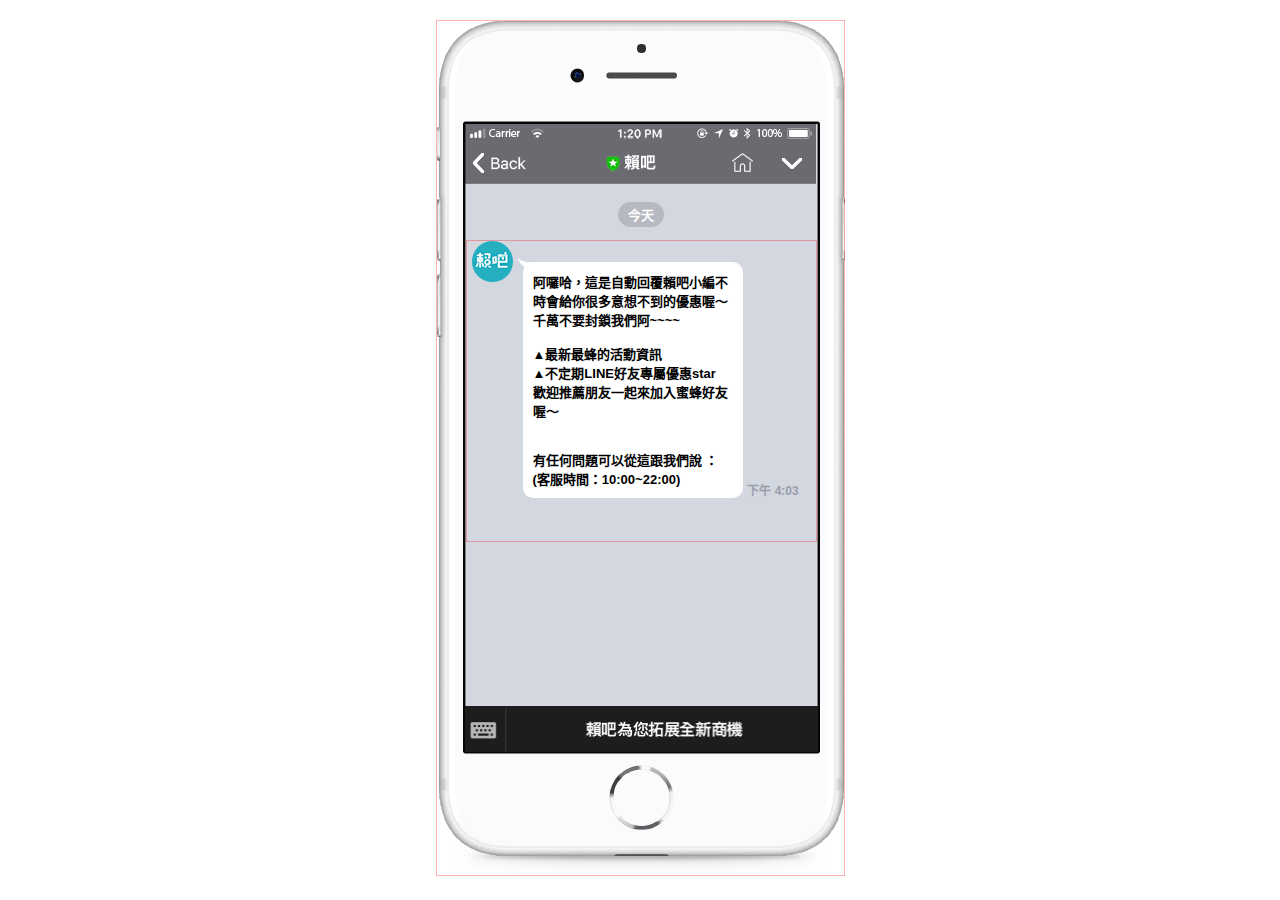
==== index.html @ d9ba8e10 "架構over+第一版一小部分" ====
<!DOCTYPE html>
<html lang="tw">
  <head>
    <meta http-equiv="Content-Language" content="zh-tw" />
    <meta http-equiv="Content-type" content="text/html; charset=utf-8" />
    <meta name="viewport" content="width=device-width, initial-scale=1, maximum-scale=1, user-scalable=no, minimal-ui" />

    <title></title>

    <link href="css/public.css" rel="stylesheet" type="text/css" />

    <script src="js/jquery_v1.10.2/jquery-1.10.2.min.js" language="javascript" type="text/javascript" ></script>
    <script src="js/public.js" language="javascript" type="text/javascript" ></script>

  </head>
  <body lang="zh-tw">
    
    <div id='phone'>
      <div class='top'><img src="img/top.png"></div>

      <div class='boxs'>  
        <div class='box'>
          <p>今天</p>

          <div class='type_boxs'>
            <div class='store'>
              <img class='icon' src="img/icon.png">
              <div class='talk'>
                阿囉哈，這是自動回覆賴吧小編不時會給你很多意想不到的優惠喔～ 千萬不要封鎖我們阿~~~~
                <br/><br/>
                ▲最新最蜂的活動資訊<br/>
                ▲不定期LINE好友專屬優惠star<br/>
                歡迎推薦朋友一起來加入蜜蜂好友喔～<br/>  
                <br/><br/>
                有任何問題可以從這跟我們說 ： (客服時間：10:00~22:00) 
              </div>
            </div>
          </div>
        </div>
      </div>

      <div class='bar'><img src="img/bar.png"></div>
    </div>

  </body>
</html>


<!-- <div class='iboxs'>
  <i class='right'>已讀</i>
  <i class='right'>下午4:13</i>
</div>
 -->
---- css/public.css ----
﻿*,*:after,*:before{vertical-align:top;-moz-box-sizing:border-box;-webkit-box-sizing:border-box;box-sizing:border-box;-moz-osx-font-smoothing:antialiased;-webkit-font-smoothing:antialiased;-moz-font-smoothing:antialiased;-ms-font-smoothing:antialiased;-o-font-smoothing:antialiased}*::-moz-selection,*:after::-moz-selection,*:before::-moz-selection{color:#fff;background-color:#96c8ff}*::selection,*:after::selection,*:before::selection{color:#fff;background-color:#96c8ff}html{min-height:100%}html body{display:inline-block;width:100%;min-height:100%;margin:0;padding:0;color:#5a5a5a;text-align:center;font-size:medium;font-family:Roboto, RobotoDraft, Helvetica, Arial, sans-serif, "微軟正黑體", "Microsoft JhengHei";-moz-osx-font-smoothing:antialiased;-webkit-font-smoothing:antialiased;-moz-font-smoothing:antialiased;-ms-font-smoothing:antialiased;-o-font-smoothing:antialiased}#phone{display:inline-block;position:relative;width:409px;height:856px;background-image:url(../img/phone.png);background-repeat:no-repeat;margin-top:20px;border:1px solid rgba(255,0,0,0.3)}#phone .boxs{display:inline-block;width:351px;height:627px;margin-left:2px;margin-top:103px;background-color:#d2d7e0;overflow:auto;-webkit-overflow-scrolling:touch}#phone .boxs::-webkit-scrollbar-thumb{background-color:transparent}#phone .boxs::-webkit-scrollbar{background-color:transparent;width:0}#phone .boxs .box{display:inline-block;width:100%;margin-top:65px}#phone .boxs .box p{display:inline-block;background-color:#b6b9c1;font-size:13px;font-weight:600;-moz-border-radius:15px;-webkit-border-radius:15px;border-radius:15px;padding:3px 10px;color:white}#phone .boxs .box .type_boxs{display:inline-block;width:100%;padding:0 5px;*zoom:1;border:1px solid rgba(255,0,0,0.3)}#phone .boxs .box .type_boxs:after{display:table;content:"";line-height:0;clear:both}#phone .boxs .box .type_boxs .store{display:inline-block;width:80%;float:left;height:300px}#phone .boxs .box .type_boxs .store .icon{display:inline-block;width:41px;height:41px;float:left}#phone .boxs .box .type_boxs .store .talk{display:inline-block;position:relative;width:calc(100% - 41px - 10px);-moz-border-radius:10px;-webkit-border-radius:10px;border-radius:10px;margin-left:10px;margin-top:calc(41px / 2);padding:10px;background-color:white;font-size:13px;color:black;font-weight:600;text-align:left}#phone .boxs .box .type_boxs .store .talk:before{display:inline-block;content:'';width:14px;height:11px;position:absolute;top:-4px;left:-5px;background-image:url(../img/talk.png)}#phone .boxs .box .type_boxs .store .talk:after{display:inline-block;position:absolute;bottom:0;right:-56px;content:'下午 4:03';font-size:12px;color:#9a9ea8;font-weight:600}#phone .top{display:inline-block;width:351px;height:60px;position:absolute;top:103px;left:calc(50% - 175px)}#phone .top img{display:inline-block;max-width:100%}#phone .bar{display:inline-block;width:356px;position:absolute;bottom:123px;left:calc(50% - 177px)}#phone .bar img{display:inline-block;width:100%;max-width:353px}.iboxs{display:inline-block;width:50%}.iboxs i{display:block;width:100%;font-style:normal;font-size:13px;color:#9a9ea8;font-weight:600;margin-bottom:-3px}.iboxs i.left{text-align:left}.iboxs i.right{text-align:right}
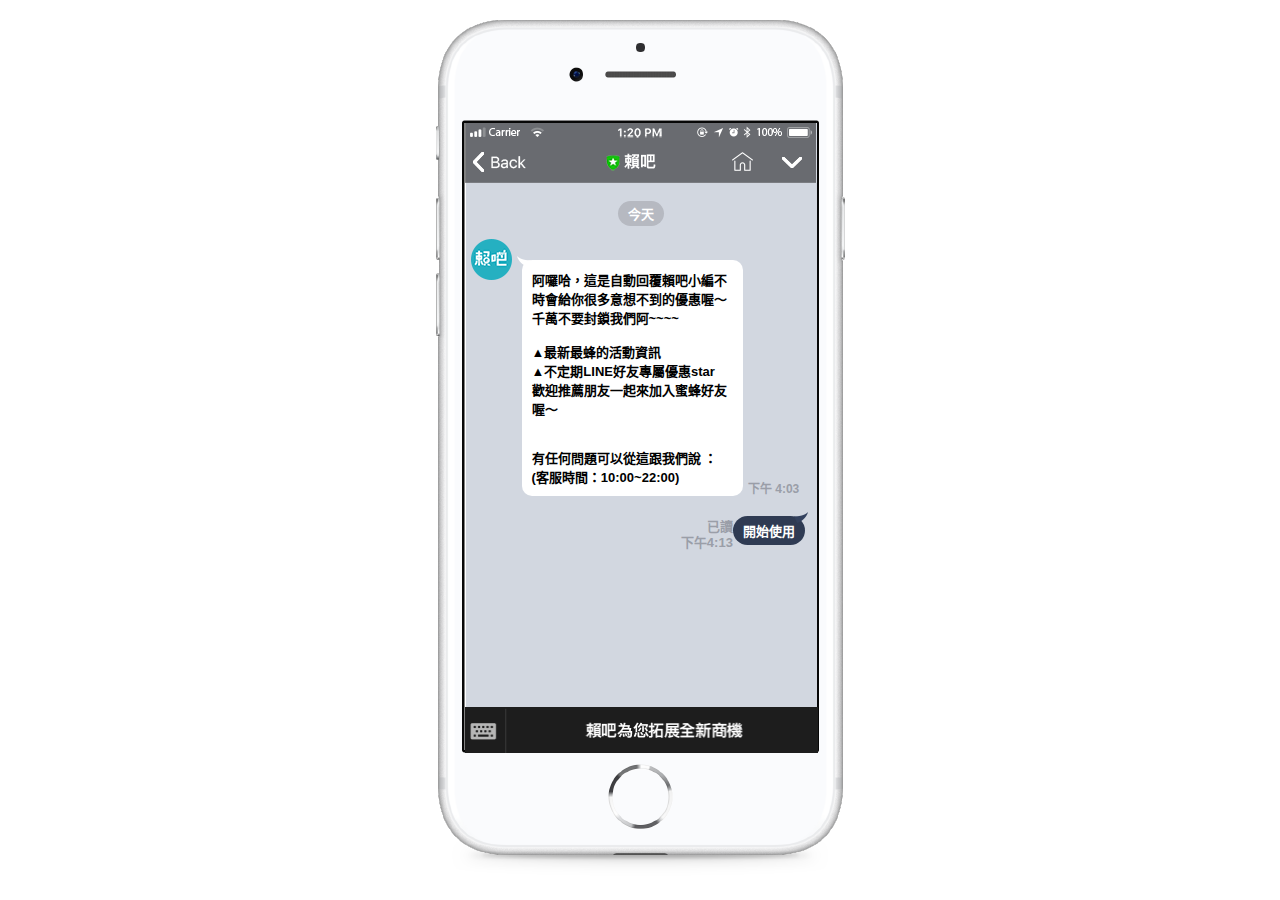
==== commit 255ac461: "Minify js、html, fix gh-pages path bug." ====
--- a/index.html
+++ b/index.html
@@ -1,53 +1 @@
-<!DOCTYPE html>
-<html lang="tw">
-  <head>
-    <meta http-equiv="Content-Language" content="zh-tw" />
-    <meta http-equiv="Content-type" content="text/html; charset=utf-8" />
-    <meta name="viewport" content="width=device-width, initial-scale=1, maximum-scale=1, user-scalable=no, minimal-ui" />
-
-    <title></title>
-
-    <link href="css/public.css" rel="stylesheet" type="text/css" />
-
-    <script src="js/jquery_v1.10.2/jquery-1.10.2.min.js" language="javascript" type="text/javascript" ></script>
-    <script src="js/public.js" language="javascript" type="text/javascript" ></script>
-
-  </head>
-  <body lang="zh-tw">
-    
-    <div id='phone'>
-      <div class='top'><img src="img/top.png"></div>
-
-      <div class='boxs'>  
-        <div class='box'>
-          <p>今天</p>
-
-          <div class='type_boxs'>
-            <div class='store'>
-              <img class='icon' src="img/icon.png">
-              <div class='talk'>
-                阿囉哈，這是自動回覆賴吧小編不時會給你很多意想不到的優惠喔～ 千萬不要封鎖我們阿~~~~
-                <br/><br/>
-                ▲最新最蜂的活動資訊<br/>
-                ▲不定期LINE好友專屬優惠star<br/>
-                歡迎推薦朋友一起來加入蜜蜂好友喔～<br/>  
-                <br/><br/>
-                有任何問題可以從這跟我們說 ： (客服時間：10:00~22:00) 
-              </div>
-            </div>
-          </div>
-        </div>
-      </div>
-
-      <div class='bar'><img src="img/bar.png"></div>
-    </div>
-
-  </body>
-</html>
-
-
-<!-- <div class='iboxs'>
-  <i class='right'>已讀</i>
-  <i class='right'>下午4:13</i>
-</div>
- -->+<!DOCTYPE html><html lang="tw"><head><meta http-equiv="Content-Language" content="zh-tw"><meta http-equiv="Content-type" content="text/html; charset=utf-8"><meta name="viewport" content="width=device-width,initial-scale=1,maximum-scale=1,user-scalable=no,minimal-ui"><title></title><link href="css/public.css" rel="stylesheet" type="text/css"><script src="js/jquery_v1.10.2/jquery-1.10.2.min.js" language="javascript" type="text/javascript"></script><script src="js/public.js" language="javascript" type="text/javascript"></script></head><body lang="zh-tw"><div id="phone"><div class="top"><img src="img/top.png"></div><div class="boxs"><div class="box"><p>今天</p><div class="type_boxs"><div class="store"><img class="icon" src="img/icon.png"><div class="talk">阿囉哈，這是自動回覆賴吧小編不時會給你很多意想不到的優惠喔～ 千萬不要封鎖我們阿~~~~<br><br>▲最新最蜂的活動資訊<br>▲不定期LINE好友專屬優惠star<br>歡迎推薦朋友一起來加入蜜蜂好友喔～<br><br><br>有任何問題可以從這跟我們說 ： (客服時間：10:00~22:00)</div></div><div class="user"><div class="iboxs"><i class="right">已讀</i> <i class="right">下午4:13</i></div><div class="answer">開始使用</div></div></div></div></div><div class="bar"><img src="img/bar.png"></div></div></body></html>--- a/css/public.css
+++ b/css/public.css
@@ -1 +1 @@
-﻿*,*:after,*:before{vertical-align:top;-moz-box-sizing:border-box;-webkit-box-sizing:border-box;box-sizing:border-box;-moz-osx-font-smoothing:antialiased;-webkit-font-smoothing:antialiased;-moz-font-smoothing:antialiased;-ms-font-smoothing:antialiased;-o-font-smoothing:antialiased}*::-moz-selection,*:after::-moz-selection,*:before::-moz-selection{color:#fff;background-color:#96c8ff}*::selection,*:after::selection,*:before::selection{color:#fff;background-color:#96c8ff}html{min-height:100%}html body{display:inline-block;width:100%;min-height:100%;margin:0;padding:0;color:#5a5a5a;text-align:center;font-size:medium;font-family:Roboto, RobotoDraft, Helvetica, Arial, sans-serif, "微軟正黑體", "Microsoft JhengHei";-moz-osx-font-smoothing:antialiased;-webkit-font-smoothing:antialiased;-moz-font-smoothing:antialiased;-ms-font-smoothing:antialiased;-o-font-smoothing:antialiased}#phone{display:inline-block;position:relative;width:409px;height:856px;background-image:url(../img/phone.png);background-repeat:no-repeat;margin-top:20px;border:1px solid rgba(255,0,0,0.3)}#phone .boxs{display:inline-block;width:351px;height:627px;margin-left:2px;margin-top:103px;background-color:#d2d7e0;overflow:auto;-webkit-overflow-scrolling:touch}#phone .boxs::-webkit-scrollbar-thumb{background-color:transparent}#phone .boxs::-webkit-scrollbar{background-color:transparent;width:0}#phone .boxs .box{display:inline-block;width:100%;margin-top:65px}#phone .boxs .box p{display:inline-block;background-color:#b6b9c1;font-size:13px;font-weight:600;-moz-border-radius:15px;-webkit-border-radius:15px;border-radius:15px;padding:3px 10px;color:white}#phone .boxs .box .type_boxs{display:inline-block;width:100%;padding:0 5px;*zoom:1;border:1px solid rgba(255,0,0,0.3)}#phone .boxs .box .type_boxs:after{display:table;content:"";line-height:0;clear:both}#phone .boxs .box .type_boxs .store{display:inline-block;width:80%;float:left;height:300px}#phone .boxs .box .type_boxs .store .icon{display:inline-block;width:41px;height:41px;float:left}#phone .boxs .box .type_boxs .store .talk{display:inline-block;position:relative;width:calc(100% - 41px - 10px);-moz-border-radius:10px;-webkit-border-radius:10px;border-radius:10px;margin-left:10px;margin-top:calc(41px / 2);padding:10px;background-color:white;font-size:13px;color:black;font-weight:600;text-align:left}#phone .boxs .box .type_boxs .store .talk:before{display:inline-block;content:'';width:14px;height:11px;position:absolute;top:-4px;left:-5px;background-image:url(../img/talk.png)}#phone .boxs .box .type_boxs .store .talk:after{display:inline-block;position:absolute;bottom:0;right:-56px;content:'下午 4:03';font-size:12px;color:#9a9ea8;font-weight:600}#phone .top{display:inline-block;width:351px;height:60px;position:absolute;top:103px;left:calc(50% - 175px)}#phone .top img{display:inline-block;max-width:100%}#phone .bar{display:inline-block;width:356px;position:absolute;bottom:123px;left:calc(50% - 177px)}#phone .bar img{display:inline-block;width:100%;max-width:353px}.iboxs{display:inline-block;width:50%}.iboxs i{display:block;width:100%;font-style:normal;font-size:13px;color:#9a9ea8;font-weight:600;margin-bottom:-3px}.iboxs i.left{text-align:left}.iboxs i.right{text-align:right}
+﻿*,*:after,*:before{vertical-align:top;-moz-box-sizing:border-box;-webkit-box-sizing:border-box;box-sizing:border-box;-moz-osx-font-smoothing:antialiased;-webkit-font-smoothing:antialiased;-moz-font-smoothing:antialiased;-ms-font-smoothing:antialiased;-o-font-smoothing:antialiased}*::-moz-selection,*:after::-moz-selection,*:before::-moz-selection{color:#fff;background-color:#96c8ff}*::selection,*:after::selection,*:before::selection{color:#fff;background-color:#96c8ff}html{min-height:100%}html body{display:inline-block;width:100%;min-height:100%;margin:0;padding:0;color:#5a5a5a;text-align:center;font-size:medium;font-family:Roboto, RobotoDraft, Helvetica, Arial, sans-serif, "微軟正黑體", "Microsoft JhengHei";-moz-osx-font-smoothing:antialiased;-webkit-font-smoothing:antialiased;-moz-font-smoothing:antialiased;-ms-font-smoothing:antialiased;-o-font-smoothing:antialiased}#phone{display:inline-block;position:relative;width:409px;height:856px;background-image:url(../img/phone.png);background-repeat:no-repeat;margin-top:20px}#phone .boxs{display:inline-block;width:351px;height:627px;margin-left:2px;margin-top:103px;background-color:#d2d7e0;overflow:auto;-webkit-overflow-scrolling:touch}#phone .boxs::-webkit-scrollbar-thumb{background-color:transparent}#phone .boxs::-webkit-scrollbar{background-color:transparent;width:0}#phone .boxs .box{display:inline-block;width:100%;margin-top:65px}#phone .boxs .box p{display:inline-block;background-color:#b6b9c1;font-size:13px;font-weight:600;-moz-border-radius:15px;-webkit-border-radius:15px;border-radius:15px;padding:3px 10px;color:white}#phone .boxs .box .type_boxs{display:inline-block;width:100%;padding:0 5px;*zoom:1}#phone .boxs .box .type_boxs:after{display:table;content:"";line-height:0;clear:both}#phone .boxs .box .type_boxs .store{display:inline-block;width:80%;float:left}#phone .boxs .box .type_boxs .store .icon{display:inline-block;width:41px;height:41px;float:left}#phone .boxs .box .type_boxs .store .talk{display:inline-block;position:relative;width:calc(100% - 41px - 10px);-moz-border-radius:10px;-webkit-border-radius:10px;border-radius:10px;margin-left:10px;margin-top:calc(41px / 2);padding:10px;background-color:white;font-size:13px;color:black;font-weight:600;text-align:left}#phone .boxs .box .type_boxs .store .talk:before{display:inline-block;content:'';width:14px;height:11px;position:absolute;top:-4px;left:-5px;background-image:url(../img/talk.png)}#phone .boxs .box .type_boxs .store .talk:after{display:inline-block;position:absolute;bottom:0;right:-56px;content:'下午 4:03';font-size:12px;color:#9a9ea8;font-weight:600}#phone .boxs .box .type_boxs .user{display:inline-block;width:50%;float:right;margin-top:20px}#phone .boxs .box .type_boxs .user.u5{margin-top:5px}#phone .boxs .box .type_boxs .user .answer{display:inline-block;position:relative;font-size:13px;color:white;font-weight:600;-moz-border-radius:15px;-webkit-border-radius:15px;border-radius:15px;padding:5px 10px;background-color:#2f3b53}#phone .boxs .box .type_boxs .user .answer:before{display:inline-block;content:'';width:14px;height:11px;position:absolute;top:-4px;right:-3px;background-image:url(../img/talk_b.png)}#phone .boxs .box .type_boxs .pic{display:inline-block;width:100%;height:275px;margin:10px 0;-moz-border-radius:10px;-webkit-border-radius:10px;border-radius:10px;overflow:hidden;float:left}#phone .boxs .box .type_boxs .pic img{display:inline-block;width:100%;max-width:341px}#phone .boxs .box .type_boxs .banner_boxs{display:inline-block;width:100%;height:350px;max-width:351px;margin-top:10px;overflow:auto;-webkit-overflow-scrolling:touch}#phone .boxs .box .type_boxs .banner_boxs::-webkit-scrollbar{background-color:transparent;width:0}#phone .boxs .box .type_boxs .banner_boxs .banner_box{display:inline-block;position:relative;width:1000px;*zoom:1}#phone .boxs .box .type_boxs .banner_boxs .banner_box:after{display:table;content:"";line-height:0;clear:both}#phone .boxs .box .type_boxs .banner_boxs .banner_box .cent{display:inline-block;width:270px;float:left;-moz-border-radius:10px;-webkit-border-radius:10px;border-radius:10px;margin-right:10px;overflow:hidden;background-color:white}#phone .boxs .box .type_boxs .banner_boxs .banner_box .cent .cent_pic{display:inline-block;width:100%;height:160px;overflow:hidden}#phone .boxs .box .type_boxs .banner_boxs .banner_box .cent .cent_pic img{width:100%}#phone .boxs .box .type_boxs .banner_boxs .banner_box .cent .type{display:inline-block;width:100%;text-align:left;padding:10px;border-bottom:1px solid #f3f3f3}#phone .boxs .box .type_boxs .banner_boxs .banner_box .cent .type b{display:inline-block;width:100%;font-size:15px;color:black}#phone .boxs .box .type_boxs .banner_boxs .banner_box .cent .type span{display:inline-block;width:100%;font-size:15px;color:#636363}#phone .boxs .box .type_boxs .banner_boxs .banner_box .cent a{display:inline-block;width:100%;padding:10px;text-decoration:none;cursor:pointer;color:#566e9b;font-size:15px}#phone .top{display:inline-block;width:351px;height:60px;position:absolute;top:103px;left:calc(50% - 175px)}#phone .top img{display:inline-block;max-width:100%}#phone .bar{display:inline-block;width:356px;position:absolute;bottom:123px;left:calc(50% - 177px)}#phone .bar img{display:inline-block;width:100%;max-width:353px}.iboxs{display:inline-block;width:50%}.iboxs.i100{width:100%}.iboxs.ino{float:left;width:auto;position:absolute;bottom:3px;left:277px}.iboxs i{display:block;width:100%;font-style:normal;font-size:13px;color:#9a9ea8;font-weight:600;margin-bottom:-3px}.iboxs i.left{text-align:left}.iboxs i.right{text-align:right}
